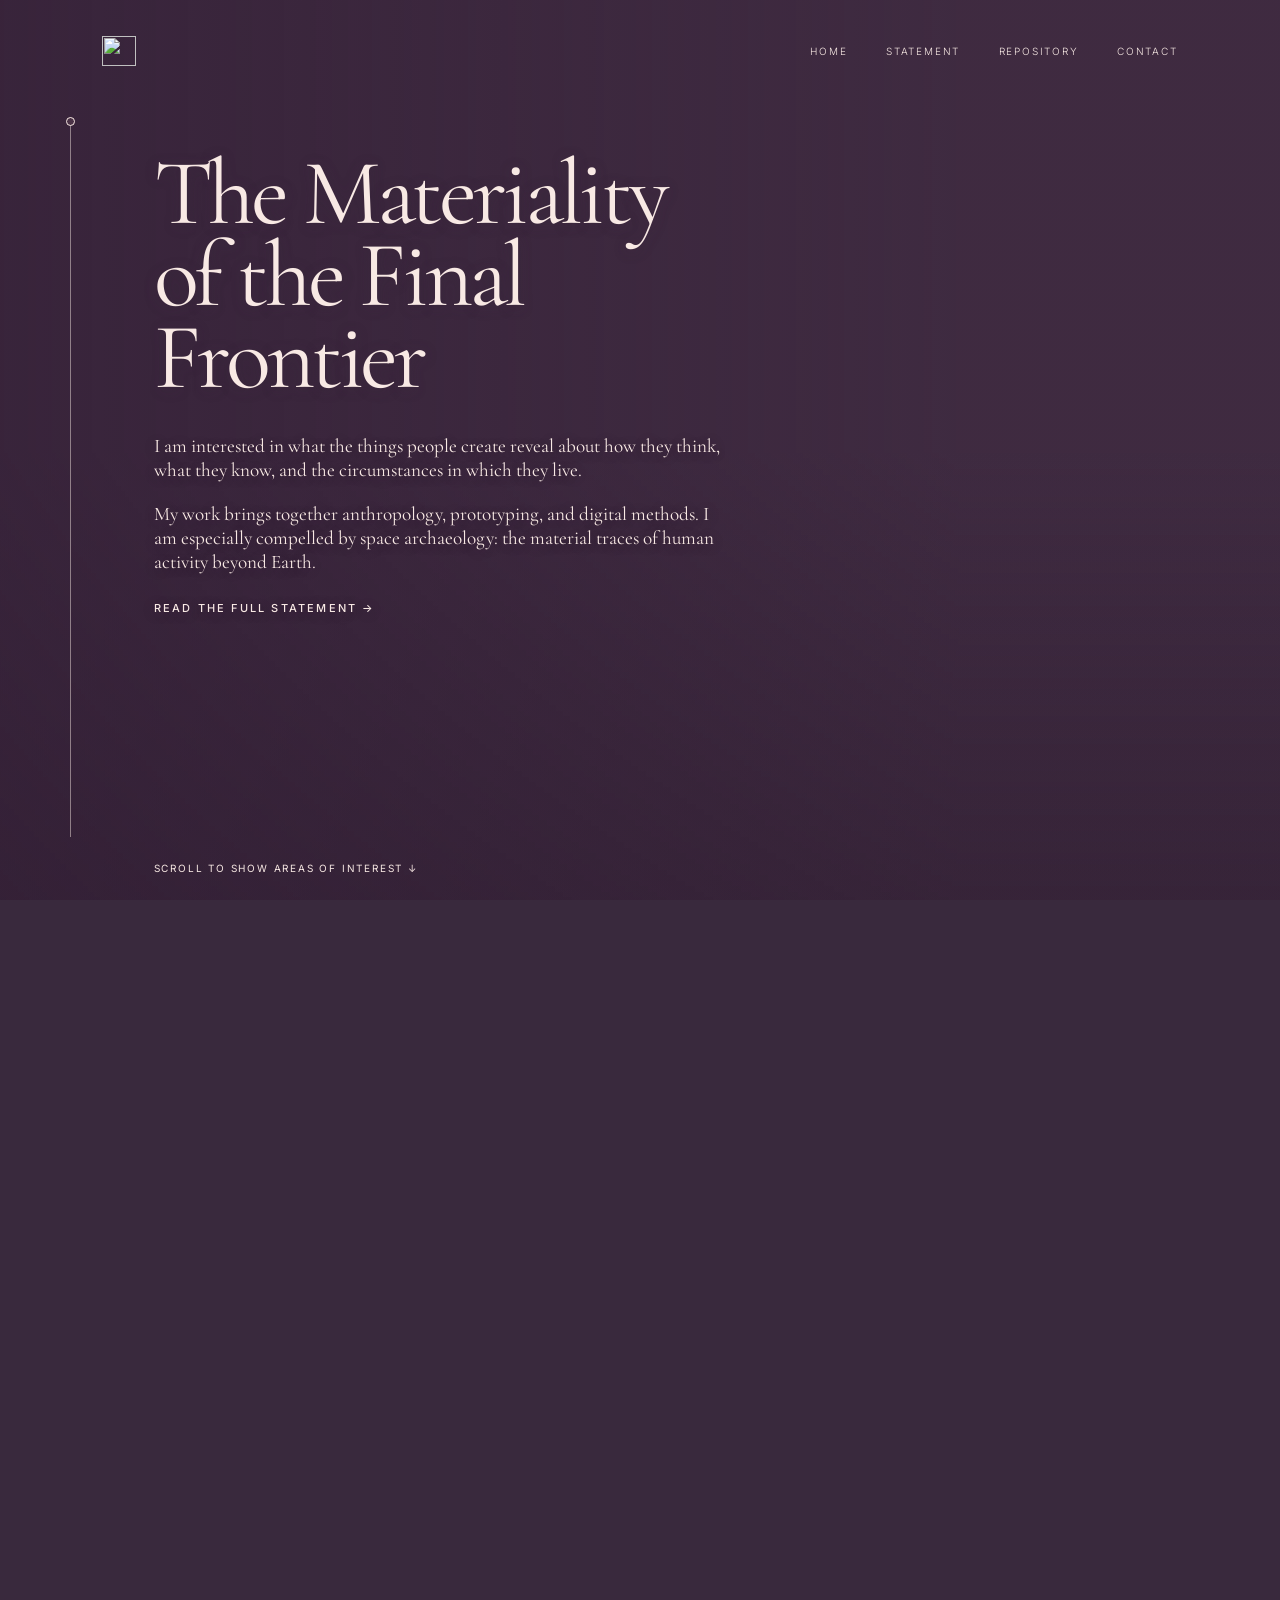
==== index.html @ 2ad75ef5 "Initial website upload" ====
<!doctype html><html lang="en"><head><meta charset="utf-8"><meta name="viewport" content="width=device-width,initial-scale=1"><meta name="theme-color" content="#39293d"><title>Abi Gandhi — The Materiality of the Final Frontier</title><link rel="preconnect" href="https://fonts.googleapis.com"><link rel="preconnect" href="https://fonts.gstatic.com" crossorigin><link href="https://fonts.googleapis.com/css2?family=Cormorant+Garamond:wght@400;500&family=Inter:wght@300;400;500;600&display=swap" rel="stylesheet"><style>
:root{--cream:#f8e9e4;--plum:#39293d}*{box-sizing:border-box}html{scroll-behavior:smooth}body{margin:0;background:var(--plum);color:var(--cream);font-family:Inter,Arial,sans-serif}a{color:inherit}.nav{position:absolute;z-index:30;top:0;left:0;width:100%;padding:36px clamp(24px,8vw,140px);display:flex;justify-content:space-between;align-items:center;gap:20px}.brand{font-size:12px;font-weight:300;letter-spacing:.36em;text-decoration:none;white-space:nowrap}.links{display:flex;gap:clamp(14px,3vw,48px)}.links a{text-decoration:none;text-transform:uppercase;font-size:10px;font-weight:300;letter-spacing:.18em}.links a:hover{text-decoration:underline;text-underline-offset:7px}.journey{height:500vh;position:relative}.stage{height:100svh;position:sticky;top:0;overflow:hidden;isolation:isolate;background:#402c42}.land{position:absolute;inset:0;pointer-events:none}.sky{z-index:0;background:url('assets/sky.png') center center/cover no-repeat}.terrain{position:absolute;inset:0;will-change:transform;transform:translate3d(0,105vh,0);}.terrain img{position:absolute;display:block;width:100%;height:auto;left:0;bottom:-3%;object-fit:contain;object-position:bottom;max-width:none}.horizon{z-index:1}.ridge1{z-index:2}.ridge2{z-index:3}.foreground{z-index:4}.horizon img{bottom:-5%;width:110%;left:-5%}.ridge1 img{bottom:-12%;width:108%;left:-4%;transform:scaleX(-1)}.ridge2 img{bottom:-18%;width:112%;left:-6%;transform:scaleX(-1)}.foreground img{bottom:-7%;width:75%;left:auto;right:-1%;filter:saturate(.88) brightness(.88) drop-shadow(0 18px 18px rgba(34,12,23,.24))}.foreground img.sojourner{position:absolute;left:auto;right:35.5%;bottom:19%;width:clamp(125px,14vw,230px);height:auto;max-width:none;object-fit:contain;filter:sepia(.04) saturate(1.12) brightness(1.19) contrast(1.06) drop-shadow(0 9px 7px rgba(42,16,25,.40));transform:rotate(-2deg);transform-origin:bottom center}.shade{position:absolute;inset:0;z-index:5;pointer-events:none;background:linear-gradient(90deg,rgba(50,30,53,.55),rgba(50,30,53,.08) 75%),linear-gradient(0deg,rgba(36,21,38,.32),transparent 50%)}.rail{position:absolute;z-index:11;left:5.5%;top:13%;bottom:7%;border-left:1px solid #f8e9e477}.rail-dot{position:absolute;left:-5px;top:var(--dot,0%);width:9px;height:9px;border:1px solid var(--cream);border-radius:50%;background:#4a3246;transition:top .1s linear}.copy{position:absolute;z-index:12;left:clamp(95px,12%,200px);top:17%;width:min(620px,72%);text-shadow:0 2px 14px #39293d55}.copy h1{font:400 clamp(66px,7.3vw,120px)/.88 'Cormorant Garamond',Georgia,serif;letter-spacing:-.045em;margin:0 0 34px}.copy p{font:400 clamp(19px,1.5vw,25px)/1.25 'Cormorant Garamond',Georgia,serif;max-width:580px;margin:0 0 20px}.copy .phase{font:600 10px Inter,Arial,sans-serif;letter-spacing:.26em;text-transform:uppercase;margin:0 0 22px}.copy .panel{position:absolute;inset:0;opacity:0;transform:translateY(16px);transition:opacity .45s,transform .45s;pointer-events:none}.copy .panel.active{opacity:1;transform:none;pointer-events:auto}.copy .panels{position:relative;height:74vh}.copy .phase-title{font:400 clamp(48px,5.2vw,88px)/.95 'Cormorant Garamond',Georgia,serif;margin:0 0 22px}.end-links{opacity:1;pointer-events:auto;position:relative;z-index:12;right:auto;bottom:auto;margin-top:36px;display:flex;flex-direction:column;align-items:flex-start;gap:18px;text-align:left;font-size:11px;letter-spacing:.2em;text-transform:uppercase}.statement-link{font:500 11px Inter,Arial,sans-serif;letter-spacing:.2em;text-transform:uppercase;text-decoration:none}.statement-link:hover{text-decoration:underline;text-underline-offset:5px}.end-links a{text-decoration:none}.end-links a:hover{text-decoration:underline}.stage.finished .progress{opacity:0}.final-title{font:400 clamp(58px,6.4vw,108px)/.94 "Cormorant Garamond",Georgia,serif;letter-spacing:-.035em;margin:0}.site-copyright{position:absolute;bottom:23px;left:12%;z-index:14;font-size:10px;letter-spacing:.13em;opacity:0;transition:opacity .6s}.stage.finished .site-copyright{opacity:.8}.copy .panel .interest-title{font:400 clamp(42px,4.5vw,76px)/.96 "Cormorant Garamond",Georgia,serif;max-width:750px;margin:0 0 24px}.copy .panel .interest-description{max-width:630px}.copy .panel.final-panel{top:13vh}.progress{position:absolute;z-index:15;bottom:26px;left:12%;font-size:10px;letter-spacing:.18em;text-transform:uppercase}.after{padding:110px max(9%,24px);background:#39293d;display:grid;grid-template-columns:1fr 1.3fr;gap:8vw}.after h2{font:400 clamp(40px,5vw,74px)/1 'Cormorant Garamond',Georgia,serif;margin:0}.after p{font:400 22px/1.5 'Cormorant Garamond',Georgia,serif;margin:0 0 24px}.after a{text-underline-offset:6px}.footer{padding:24px 9%;font-size:10px;letter-spacing:.12em;border-top:1px solid #ffffff33}@media(max-width:760px){.nav{padding:22px 6%}.brand{font-size:10px}.links{gap:12px}.links a{font-size:8px}.copy{left:13%;top:18%;width:82%}.copy h1{font-size:clamp(52px,13vw,85px)}.copy p{font-size:20px}.copy .panels{height:65vh}.copy .phase-title{font-size:50px}.copy .panel .interest-title{font-size:clamp(40px,9vw,65px)}.final-title{font-size:clamp(55px,12vw,84px)}.rail{left:6%}.end-links{margin-top:25px;gap:14px;font-size:9px}.after{grid-template-columns:1fr;padding:70px 9%}.terrain img{width:180%;left:-40%}.horizon img{width:170%;left:-36%}.ridge1 img{width:190%;left:-60%}.ridge2 img{width:185%;left:-65%}.foreground img{width:150%;left:-38%;right:auto;bottom:-8%}.foreground img.sojourner{left:auto;right:15%;bottom:20%;width:clamp(72px,19vw,120px)}}@media(prefers-reduced-motion:reduce){html{scroll-behavior:auto}.terrain,.copy .panel{transition:none!important}}
</style><link rel="icon" href="assets/ag-mark.png" type="image/png"><style>.brand{display:inline-flex;align-items:center;gap:11px}.brand-mark{display:block;width:34px;height:30px;object-fit:contain;flex-shrink:0}</style></head><body><main><section class="journey" id="home"><div class="stage"><div class="land sky"></div><div class="land terrain horizon"><img src="assets/horizon.png" alt=""></div><div class="land terrain ridge1"><img src="assets/ridge-2.png" alt=""></div><div class="land terrain ridge2"><img src="assets/ridge-1.png" alt=""></div><div class="land terrain foreground"><img src="assets/foreground.png" alt="A six-wheeled Sojourner rover on a Martian ridge"></div><div class="shade"></div><nav class="nav"><a class="brand" href="#home"><img class="brand-mark" src="assets/ag-mark-white.png" alt="" aria-label="Abi Gandhi"></a><div class="links"><a href="#home">Home</a><a href="statement.html">Statement</a><a href="repository.html">Repository</a><a href="contact.html">Contact</a></div></nav><div class="rail"><span class="rail-dot"></span></div><div class="copy"><div class="panels">
<div class="panel active"><h1>The Materiality<br>of the Final<br>Frontier</h1><p>I am interested in what the things people create reveal about how they think, what they know, and the circumstances in which they live.</p><p>My work brings together anthropology, prototyping, and digital methods. I am especially compelled by space archaeology: the material traces of human activity beyond Earth.</p><p><a href="statement.html" class="statement-link">Read the full statement →</a></p></div>
<div class="panel"><div class="phase">01 / Digital Heritage</div><h2 class="interest-title">Photogrammetry &amp;<br>Material Digitization</h2><p class="interest-description">Photogrammetry, digital imaging, spatial modeling, and related techniques offer ways to capture material and spatial information, investigate complex forms, and develop digital representations of the physical world.</p></div>
<div class="panel"><div class="phase">02 / Material culture</div><h2 class="interest-title">Technology<br>as Artifact</h2><p class="interest-description">Objects carry traces of the people and societies that made and used them. Through material analysis, digitization, imaging, and reconstruction, how might we recover the decisions, skills, and histories embodied in artifacts?</p></div>
<div class="panel"><div class="phase">03 / Space archaeology</div><h2 class="interest-title">The Material Traces<br>of Exploration</h2><p class="interest-description">Spacecraft, scientific instruments, landing sites, and objects left on other worlds are an emerging archaeological record. What might they reveal about the knowledge, ambitions, and constraints of the societies that sent them there?</p></div>
<div class="panel final-panel"><h2 class="final-title">Good questions<br>cross disciplines.</h2><div class="end-links"><a class="statement-link" href="statement.html">Read the full statement of interest →</a><a href="repository.html">View the repository →</a><a href="contact.html">Get in touch →</a></div></div>
</div></div><div class="progress">Scroll to show areas of interest ↓</div><div class="site-copyright">© 2026 Abi Gandhi</div></div></section></main><script>
(()=>{const journey=document.querySelector('.journey'),stage=document.querySelector('.stage'),layers=[...document.querySelectorAll('.terrain')],panels=[...document.querySelectorAll('.panel')],dot=document.querySelector('.rail-dot'),progress=document.querySelector('.progress');let raf=0;const clamp=v=>Math.max(0,Math.min(1,v));function update(){raf=0;const r=journey.getBoundingClientRect(),range=Math.max(1,journey.offsetHeight-innerHeight),t=clamp(-r.top/range);layers.forEach((el,i)=>{const start=[.08,.29,.57,.71][i],duration=i===2?.34:.20,x=clamp((t-start)/duration),eased=x*x*(3-2*x),remaining=i===2?25:0;el.style.transform=`translate3d(0,${(remaining+(1-eased)*(105-remaining)).toFixed(2)}vh,0)`});let index=t<.21?0:t<.42?1:t<.63?2:t<.84?3:4;panels.forEach((p,i)=>{p.classList.toggle('active',i===index);p.setAttribute('aria-hidden',String(i!==index));});stage.classList.toggle('finished',t>.91);dot.style.setProperty('--dot',`${t*100}%`);progress.textContent=index===4?'':'Scroll to show areas of interest ↓'}function scroll(){if(!raf)raf=requestAnimationFrame(update)}addEventListener('scroll',scroll,{passive:true});addEventListener('resize',scroll);update()})();
</script></body></html>
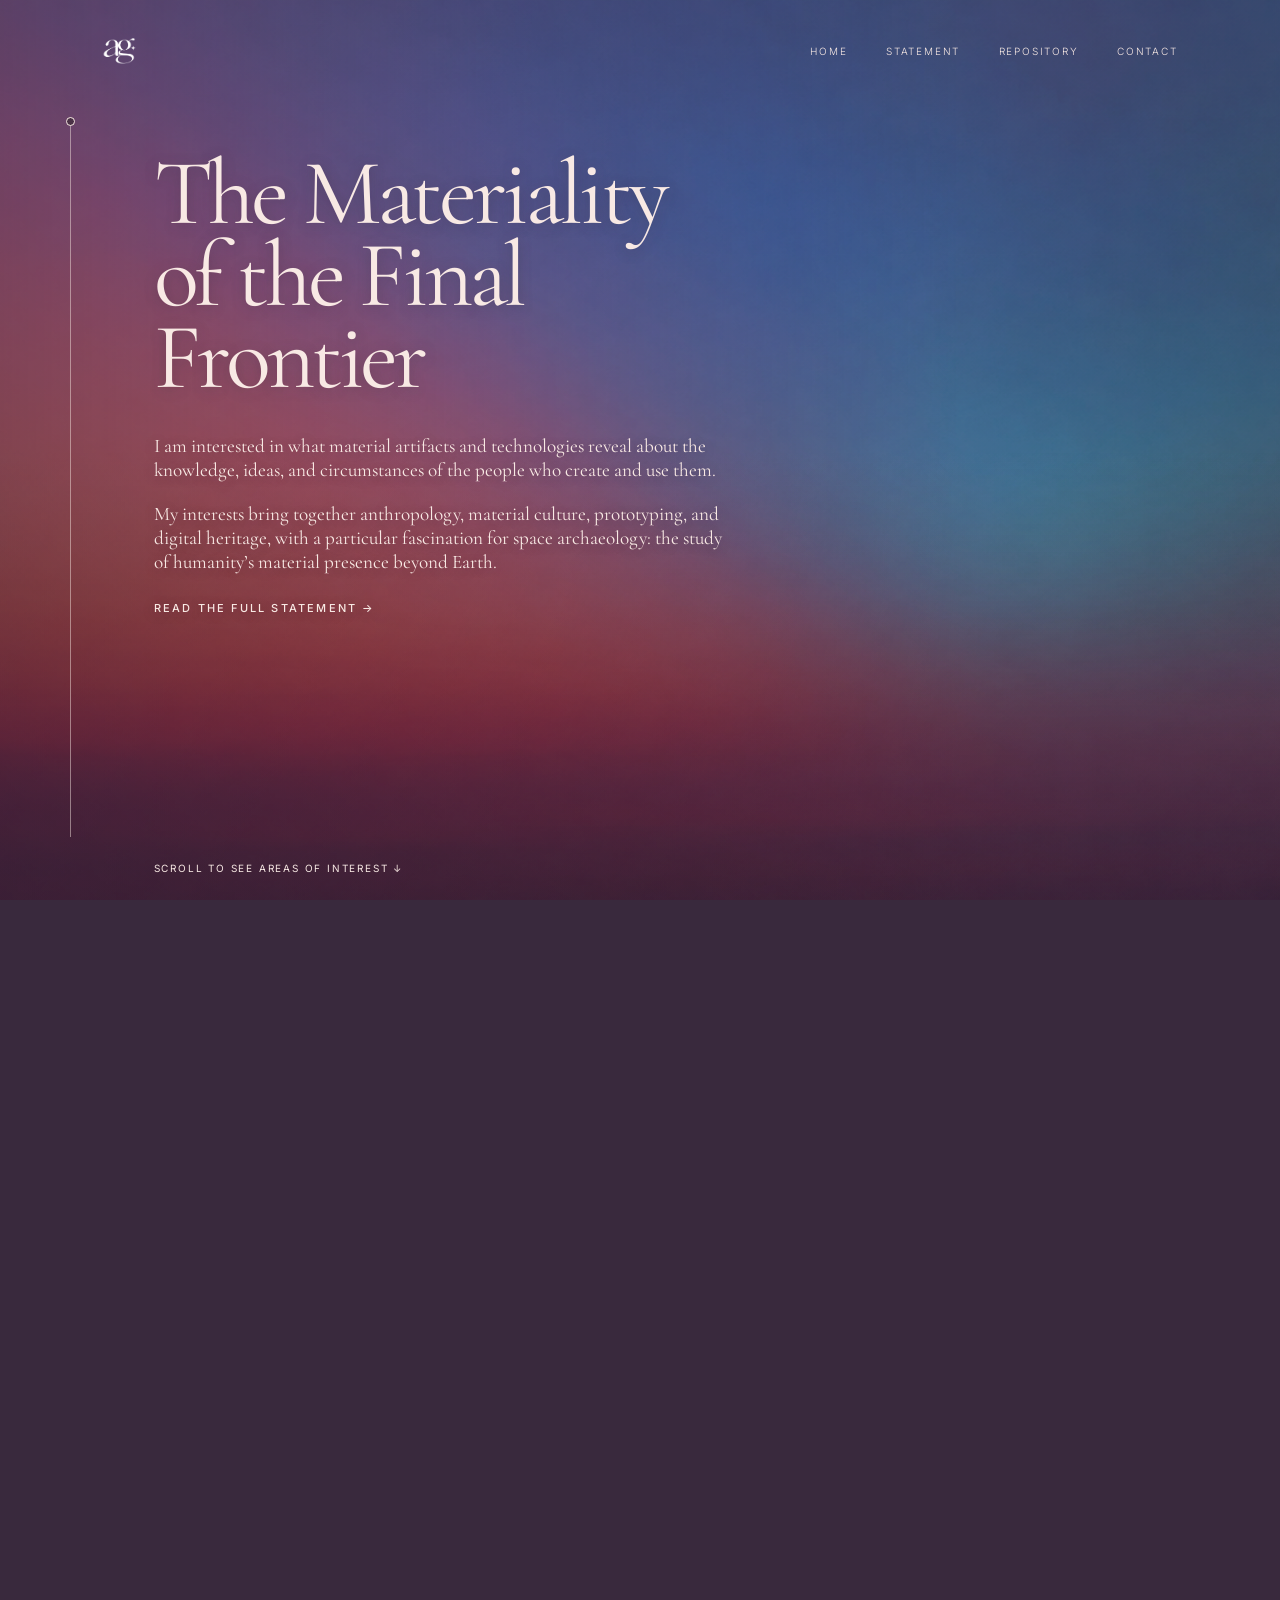
==== commit 581be8a7: "initial website upload" ====
--- a/index.html
+++ b/index.html
@@ -1,11 +1,14 @@
 <!doctype html><html lang="en"><head><meta charset="utf-8"><meta name="viewport" content="width=device-width,initial-scale=1"><meta name="theme-color" content="#39293d"><title>Abi Gandhi — The Materiality of the Final Frontier</title><link rel="preconnect" href="https://fonts.googleapis.com"><link rel="preconnect" href="https://fonts.gstatic.com" crossorigin><link href="https://fonts.googleapis.com/css2?family=Cormorant+Garamond:wght@400;500&family=Inter:wght@300;400;500;600&display=swap" rel="stylesheet"><style>
-:root{--cream:#f8e9e4;--plum:#39293d}*{box-sizing:border-box}html{scroll-behavior:smooth}body{margin:0;background:var(--plum);color:var(--cream);font-family:Inter,Arial,sans-serif}a{color:inherit}.nav{position:absolute;z-index:30;top:0;left:0;width:100%;padding:36px clamp(24px,8vw,140px);display:flex;justify-content:space-between;align-items:center;gap:20px}.brand{font-size:12px;font-weight:300;letter-spacing:.36em;text-decoration:none;white-space:nowrap}.links{display:flex;gap:clamp(14px,3vw,48px)}.links a{text-decoration:none;text-transform:uppercase;font-size:10px;font-weight:300;letter-spacing:.18em}.links a:hover{text-decoration:underline;text-underline-offset:7px}.journey{height:500vh;position:relative}.stage{height:100svh;position:sticky;top:0;overflow:hidden;isolation:isolate;background:#402c42}.land{position:absolute;inset:0;pointer-events:none}.sky{z-index:0;background:url('assets/sky.png') center center/cover no-repeat}.terrain{position:absolute;inset:0;will-change:transform;transform:translate3d(0,105vh,0);}.terrain img{position:absolute;display:block;width:100%;height:auto;left:0;bottom:-3%;object-fit:contain;object-position:bottom;max-width:none}.horizon{z-index:1}.ridge1{z-index:2}.ridge2{z-index:3}.foreground{z-index:4}.horizon img{bottom:-5%;width:110%;left:-5%}.ridge1 img{bottom:-12%;width:108%;left:-4%;transform:scaleX(-1)}.ridge2 img{bottom:-18%;width:112%;left:-6%;transform:scaleX(-1)}.foreground img{bottom:-7%;width:75%;left:auto;right:-1%;filter:saturate(.88) brightness(.88) drop-shadow(0 18px 18px rgba(34,12,23,.24))}.foreground img.sojourner{position:absolute;left:auto;right:35.5%;bottom:19%;width:clamp(125px,14vw,230px);height:auto;max-width:none;object-fit:contain;filter:sepia(.04) saturate(1.12) brightness(1.19) contrast(1.06) drop-shadow(0 9px 7px rgba(42,16,25,.40));transform:rotate(-2deg);transform-origin:bottom center}.shade{position:absolute;inset:0;z-index:5;pointer-events:none;background:linear-gradient(90deg,rgba(50,30,53,.55),rgba(50,30,53,.08) 75%),linear-gradient(0deg,rgba(36,21,38,.32),transparent 50%)}.rail{position:absolute;z-index:11;left:5.5%;top:13%;bottom:7%;border-left:1px solid #f8e9e477}.rail-dot{position:absolute;left:-5px;top:var(--dot,0%);width:9px;height:9px;border:1px solid var(--cream);border-radius:50%;background:#4a3246;transition:top .1s linear}.copy{position:absolute;z-index:12;left:clamp(95px,12%,200px);top:17%;width:min(620px,72%);text-shadow:0 2px 14px #39293d55}.copy h1{font:400 clamp(66px,7.3vw,120px)/.88 'Cormorant Garamond',Georgia,serif;letter-spacing:-.045em;margin:0 0 34px}.copy p{font:400 clamp(19px,1.5vw,25px)/1.25 'Cormorant Garamond',Georgia,serif;max-width:580px;margin:0 0 20px}.copy .phase{font:600 10px Inter,Arial,sans-serif;letter-spacing:.26em;text-transform:uppercase;margin:0 0 22px}.copy .panel{position:absolute;inset:0;opacity:0;transform:translateY(16px);transition:opacity .45s,transform .45s;pointer-events:none}.copy .panel.active{opacity:1;transform:none;pointer-events:auto}.copy .panels{position:relative;height:74vh}.copy .phase-title{font:400 clamp(48px,5.2vw,88px)/.95 'Cormorant Garamond',Georgia,serif;margin:0 0 22px}.end-links{opacity:1;pointer-events:auto;position:relative;z-index:12;right:auto;bottom:auto;margin-top:36px;display:flex;flex-direction:column;align-items:flex-start;gap:18px;text-align:left;font-size:11px;letter-spacing:.2em;text-transform:uppercase}.statement-link{font:500 11px Inter,Arial,sans-serif;letter-spacing:.2em;text-transform:uppercase;text-decoration:none}.statement-link:hover{text-decoration:underline;text-underline-offset:5px}.end-links a{text-decoration:none}.end-links a:hover{text-decoration:underline}.stage.finished .progress{opacity:0}.final-title{font:400 clamp(58px,6.4vw,108px)/.94 "Cormorant Garamond",Georgia,serif;letter-spacing:-.035em;margin:0}.site-copyright{position:absolute;bottom:23px;left:12%;z-index:14;font-size:10px;letter-spacing:.13em;opacity:0;transition:opacity .6s}.stage.finished .site-copyright{opacity:.8}.copy .panel .interest-title{font:400 clamp(42px,4.5vw,76px)/.96 "Cormorant Garamond",Georgia,serif;max-width:750px;margin:0 0 24px}.copy .panel .interest-description{max-width:630px}.copy .panel.final-panel{top:13vh}.progress{position:absolute;z-index:15;bottom:26px;left:12%;font-size:10px;letter-spacing:.18em;text-transform:uppercase}.after{padding:110px max(9%,24px);background:#39293d;display:grid;grid-template-columns:1fr 1.3fr;gap:8vw}.after h2{font:400 clamp(40px,5vw,74px)/1 'Cormorant Garamond',Georgia,serif;margin:0}.after p{font:400 22px/1.5 'Cormorant Garamond',Georgia,serif;margin:0 0 24px}.after a{text-underline-offset:6px}.footer{padding:24px 9%;font-size:10px;letter-spacing:.12em;border-top:1px solid #ffffff33}@media(max-width:760px){.nav{padding:22px 6%}.brand{font-size:10px}.links{gap:12px}.links a{font-size:8px}.copy{left:13%;top:18%;width:82%}.copy h1{font-size:clamp(52px,13vw,85px)}.copy p{font-size:20px}.copy .panels{height:65vh}.copy .phase-title{font-size:50px}.copy .panel .interest-title{font-size:clamp(40px,9vw,65px)}.final-title{font-size:clamp(55px,12vw,84px)}.rail{left:6%}.end-links{margin-top:25px;gap:14px;font-size:9px}.after{grid-template-columns:1fr;padding:70px 9%}.terrain img{width:180%;left:-40%}.horizon img{width:170%;left:-36%}.ridge1 img{width:190%;left:-60%}.ridge2 img{width:185%;left:-65%}.foreground img{width:150%;left:-38%;right:auto;bottom:-8%}.foreground img.sojourner{left:auto;right:15%;bottom:20%;width:clamp(72px,19vw,120px)}}@media(prefers-reduced-motion:reduce){html{scroll-behavior:auto}.terrain,.copy .panel{transition:none!important}}
-</style><link rel="icon" href="assets/ag-mark.png" type="image/png"><style>.brand{display:inline-flex;align-items:center;gap:11px}.brand-mark{display:block;width:34px;height:30px;object-fit:contain;flex-shrink:0}</style></head><body><main><section class="journey" id="home"><div class="stage"><div class="land sky"></div><div class="land terrain horizon"><img src="assets/horizon.png" alt=""></div><div class="land terrain ridge1"><img src="assets/ridge-2.png" alt=""></div><div class="land terrain ridge2"><img src="assets/ridge-1.png" alt=""></div><div class="land terrain foreground"><img src="assets/foreground.png" alt="A six-wheeled Sojourner rover on a Martian ridge"></div><div class="shade"></div><nav class="nav"><a class="brand" href="#home"><img class="brand-mark" src="assets/ag-mark-white.png" alt="" aria-label="Abi Gandhi"></a><div class="links"><a href="#home">Home</a><a href="statement.html">Statement</a><a href="repository.html">Repository</a><a href="contact.html">Contact</a></div></nav><div class="rail"><span class="rail-dot"></span></div><div class="copy"><div class="panels">
-<div class="panel active"><h1>The Materiality<br>of the Final<br>Frontier</h1><p>I am interested in what the things people create reveal about how they think, what they know, and the circumstances in which they live.</p><p>My work brings together anthropology, prototyping, and digital methods. I am especially compelled by space archaeology: the material traces of human activity beyond Earth.</p><p><a href="statement.html" class="statement-link">Read the full statement →</a></p></div>
+:root{--cream:#f8e9e4;--plum:#39293d}*{box-sizing:border-box}html{scroll-behavior:smooth}body{margin:0;background:var(--plum);color:var(--cream);font-family:Inter,Arial,sans-serif}a{color:inherit}.nav{position:absolute;z-index:30;top:0;left:0;width:100%;padding:36px clamp(24px,8vw,140px);display:flex;justify-content:space-between;align-items:center;gap:20px}.brand{font-size:12px;font-weight:300;letter-spacing:.36em;text-decoration:none;white-space:nowrap}.links{display:flex;gap:clamp(14px,3vw,48px)}.links a{text-decoration:none;text-transform:uppercase;font-size:10px;font-weight:300;letter-spacing:.18em}.links a:hover{text-decoration:underline;text-underline-offset:7px}.journey{height:500vh;position:relative}.stage{height:100svh;position:sticky;top:0;overflow:hidden;isolation:isolate;background:#402c42}.land{position:absolute;inset:0;pointer-events:none}.sky{z-index:0;background:url('sky.png') center center/cover no-repeat}.terrain{position:absolute;inset:0;will-change:transform;transform:translate3d(0,105vh,0);}.terrain img{position:absolute;display:block;width:100%;height:auto;left:0;bottom:-3%;object-fit:contain;object-position:bottom;max-width:none}.horizon{z-index:1}.ridge1{z-index:2}.ridge2{z-index:3}.foreground{z-index:4}.horizon img{bottom:-5%;width:110%;left:-5%}.ridge1 img{bottom:-12%;width:108%;left:-4%;transform:scaleX(-1)}.ridge2 img{bottom:-18%;width:112%;left:-6%;transform:scaleX(-1)}.foreground img{bottom:-7%;width:75%;left:auto;right:-1%;filter:saturate(.88) brightness(.88) drop-shadow(0 18px 18px rgba(34,12,23,.24))}.foreground img.sojourner{position:absolute;left:auto;right:35.5%;bottom:19%;width:clamp(125px,14vw,230px);height:auto;max-width:none;object-fit:contain;filter:sepia(.04) saturate(1.12) brightness(1.19) contrast(1.06) drop-shadow(0 9px 7px rgba(42,16,25,.40));transform:rotate(-2deg);transform-origin:bottom center}.shade{position:absolute;inset:0;z-index:5;pointer-events:none;background:linear-gradient(90deg,rgba(50,30,53,.55),rgba(50,30,53,.08) 75%),linear-gradient(0deg,rgba(36,21,38,.32),transparent 50%)}.rail{position:absolute;z-index:11;left:5.5%;top:13%;bottom:7%;border-left:1px solid #f8e9e477}.rail-dot{position:absolute;left:-5px;top:var(--dot,0%);width:9px;height:9px;border:1px solid var(--cream);border-radius:50%;background:#4a3246;transition:top .1s linear}.copy{position:absolute;z-index:12;left:clamp(95px,12%,200px);top:17%;width:min(620px,72%);text-shadow:0 2px 14px #39293d55}.copy h1{font:400 clamp(66px,7.3vw,120px)/.88 'Cormorant Garamond',Georgia,serif;letter-spacing:-.045em;margin:0 0 34px}.copy p{font:400 clamp(19px,1.5vw,25px)/1.25 'Cormorant Garamond',Georgia,serif;max-width:580px;margin:0 0 20px}.copy .phase{font:600 10px Inter,Arial,sans-serif;letter-spacing:.26em;text-transform:uppercase;margin:0 0 22px}.copy .panel{position:absolute;inset:0;opacity:0;transform:translateY(16px);transition:opacity .45s,transform .45s;pointer-events:none}.copy .panel.active{opacity:1;transform:none;pointer-events:auto}.copy .panels{position:relative;height:74vh}.copy .phase-title{font:400 clamp(48px,5.2vw,88px)/.95 'Cormorant Garamond',Georgia,serif;margin:0 0 22px}.end-links{opacity:1;pointer-events:auto;position:relative;z-index:12;right:auto;bottom:auto;margin-top:36px;display:flex;flex-direction:column;align-items:flex-start;gap:18px;text-align:left;font-size:11px;letter-spacing:.2em;text-transform:uppercase}.statement-link{font:500 11px Inter,Arial,sans-serif;letter-spacing:.2em;text-transform:uppercase;text-decoration:none}.statement-link:hover{text-decoration:underline;text-underline-offset:5px}.end-links a{text-decoration:none}.end-links a:hover{text-decoration:underline}.stage.finished .progress{opacity:0}.final-title{font:400 clamp(58px,6.4vw,108px)/.94 "Cormorant Garamond",Georgia,serif;letter-spacing:-.035em;margin:0}.site-copyright{position:absolute;bottom:23px;left:12%;z-index:14;font-size:10px;letter-spacing:.13em;opacity:0;transition:opacity .6s}.stage.finished .site-copyright{opacity:.8}.copy .panel .interest-title{font:400 clamp(42px,4.5vw,76px)/.96 "Cormorant Garamond",Georgia,serif;max-width:750px;margin:0 0 24px}.copy .panel .interest-description{max-width:630px}.copy .panel.final-panel{top:13vh}.progress{position:absolute;z-index:15;bottom:26px;left:12%;font-size:10px;letter-spacing:.18em;text-transform:uppercase}.after{padding:110px max(9%,24px);background:#39293d;display:grid;grid-template-columns:1fr 1.3fr;gap:8vw}.after h2{font:400 clamp(40px,5vw,74px)/1 'Cormorant Garamond',Georgia,serif;margin:0}.after p{font:400 22px/1.5 'Cormorant Garamond',Georgia,serif;margin:0 0 24px}.after a{text-underline-offset:6px}.footer{padding:24px 9%;font-size:10px;letter-spacing:.12em;border-top:1px solid #ffffff33}@media(max-width:760px){.nav{padding:22px 6%}.brand{font-size:10px}.links{gap:12px}.links a{font-size:8px}.copy{left:13%;top:18%;width:82%}.copy h1{font-size:clamp(52px,13vw,85px)}.copy p{font-size:20px}.copy .panels{height:65vh}.copy .phase-title{font-size:50px}.copy .panel .interest-title{font-size:clamp(40px,9vw,65px)}.final-title{font-size:clamp(55px,12vw,84px)}.rail{left:6%}.end-links{margin-top:25px;gap:14px;font-size:9px}.after{grid-template-columns:1fr;padding:70px 9%}.terrain img{width:180%;left:-40%}.horizon img{width:170%;left:-36%}.ridge1 img{width:190%;left:-60%}.ridge2 img{width:185%;left:-65%}.foreground img{width:150%;left:-38%;right:auto;bottom:-8%}.foreground img.sojourner{left:auto;right:15%;bottom:20%;width:clamp(72px,19vw,120px)}}@media(prefers-reduced-motion:reduce){html{scroll-behavior:auto}.terrain,.copy .panel{transition:none!important}}
+@keyframes gentleScrollBounce{0%,100%{transform:translateY(0)}50%{transform:translateY(7px)}}
+.progress.first-section-bounce,.progress.idle-bounce{animation:gentleScrollBounce 2.8s ease-in-out infinite}
+@media(prefers-reduced-motion:reduce){.progress.first-section-bounce{animation:none}}
+</style><link rel="icon" href="ag-mark.png" type="image/png"><style>.brand{display:inline-flex;align-items:center;gap:11px}.brand-mark{display:block;width:34px;height:30px;object-fit:contain;flex-shrink:0}</style></head><body><main><section class="journey" id="home"><div class="stage"><div class="land sky"></div><div class="land terrain horizon"><img src="horizon.png" alt=""></div><div class="land terrain ridge1"><img src="ridge-2.png" alt=""></div><div class="land terrain ridge2"><img src="ridge-1.png" alt=""></div><div class="land terrain foreground"><img src="foreground.png" alt="A six-wheeled Sojourner rover on a Martian ridge"></div><div class="shade"></div><nav class="nav"><a class="brand" href="#home"><img class="brand-mark" src="ag-mark-white.png" alt="" aria-label="Abi Gandhi"></a><div class="links"><a href="#home">Home</a><a href="statement.html">Statement</a><a href="repository.html">Repository</a><a href="contact.html">Contact</a></div></nav><div class="rail"><span class="rail-dot"></span></div><div class="copy"><div class="panels">
+<div class="panel active"><h1>The Materiality<br>of the Final<br>Frontier</h1><p>I am interested in what material artifacts and technologies reveal about the knowledge, ideas, and circumstances of the people who create and use them.</p><p>My interests bring together anthropology, material culture, prototyping, and digital heritage, with a particular fascination for space archaeology: the study of humanity’s material presence beyond Earth.</p><p><a href="statement.html" class="statement-link">Read the full statement →</a></p></div>
 <div class="panel"><div class="phase">01 / Digital Heritage</div><h2 class="interest-title">Photogrammetry &amp;<br>Material Digitization</h2><p class="interest-description">Photogrammetry, digital imaging, spatial modeling, and related techniques offer ways to capture material and spatial information, investigate complex forms, and develop digital representations of the physical world.</p></div>
 <div class="panel"><div class="phase">02 / Material culture</div><h2 class="interest-title">Technology<br>as Artifact</h2><p class="interest-description">Objects carry traces of the people and societies that made and used them. Through material analysis, digitization, imaging, and reconstruction, how might we recover the decisions, skills, and histories embodied in artifacts?</p></div>
 <div class="panel"><div class="phase">03 / Space archaeology</div><h2 class="interest-title">The Material Traces<br>of Exploration</h2><p class="interest-description">Spacecraft, scientific instruments, landing sites, and objects left on other worlds are an emerging archaeological record. What might they reveal about the knowledge, ambitions, and constraints of the societies that sent them there?</p></div>
 <div class="panel final-panel"><h2 class="final-title">Good questions<br>cross disciplines.</h2><div class="end-links"><a class="statement-link" href="statement.html">Read the full statement of interest →</a><a href="repository.html">View the repository →</a><a href="contact.html">Get in touch →</a></div></div>
-</div></div><div class="progress">Scroll to show areas of interest ↓</div><div class="site-copyright">© 2026 Abi Gandhi</div></div></section></main><script>
-(()=>{const journey=document.querySelector('.journey'),stage=document.querySelector('.stage'),layers=[...document.querySelectorAll('.terrain')],panels=[...document.querySelectorAll('.panel')],dot=document.querySelector('.rail-dot'),progress=document.querySelector('.progress');let raf=0;const clamp=v=>Math.max(0,Math.min(1,v));function update(){raf=0;const r=journey.getBoundingClientRect(),range=Math.max(1,journey.offsetHeight-innerHeight),t=clamp(-r.top/range);layers.forEach((el,i)=>{const start=[.08,.29,.57,.71][i],duration=i===2?.34:.20,x=clamp((t-start)/duration),eased=x*x*(3-2*x),remaining=i===2?25:0;el.style.transform=`translate3d(0,${(remaining+(1-eased)*(105-remaining)).toFixed(2)}vh,0)`});let index=t<.21?0:t<.42?1:t<.63?2:t<.84?3:4;panels.forEach((p,i)=>{p.classList.toggle('active',i===index);p.setAttribute('aria-hidden',String(i!==index));});stage.classList.toggle('finished',t>.91);dot.style.setProperty('--dot',`${t*100}%`);progress.textContent=index===4?'':'Scroll to show areas of interest ↓'}function scroll(){if(!raf)raf=requestAnimationFrame(update)}addEventListener('scroll',scroll,{passive:true});addEventListener('resize',scroll);update()})();
+</div></div><div class="progress">Scroll to see areas of interest ↓</div><div class="site-copyright">© 2026 Abi Gandhi</div></div></section></main><script>
+(()=>{const journey=document.querySelector('.journey'),stage=document.querySelector('.stage'),layers=[...document.querySelectorAll('.terrain')],panels=[...document.querySelectorAll('.panel')],dot=document.querySelector('.rail-dot'),progress=document.querySelector('.progress');let raf=0,idleTimer;const clamp=v=>Math.max(0,Math.min(1,v));function update(){raf=0;const r=journey.getBoundingClientRect(),range=Math.max(1,journey.offsetHeight-innerHeight),t=clamp(-r.top/range);layers.forEach((el,i)=>{const start=[.08,.29,.57,.71][i],duration=i===2?.34:.20,x=clamp((t-start)/duration),eased=x*x*(3-2*x),remaining=i===2?25:0;el.style.transform=`translate3d(0,${(remaining+(1-eased)*(105-remaining)).toFixed(2)}vh,0)`});let index=t<.21?0:t<.42?1:t<.63?2:t<.84?3:4;panels.forEach((p,i)=>{p.classList.toggle('active',i===index);p.setAttribute('aria-hidden',String(i!==index));});stage.classList.toggle('finished',t>.91);dot.style.setProperty('--dot',`${t*100}%`);progress.textContent=index===4?'':index===0?'Scroll to see areas of interest ↓':'See more ↓';progress.classList.toggle('first-section-bounce',index===0);progress.classList.toggle('idle-bounce',index>0&&index<4&&progress.dataset.idle==='true')}function scroll(){progress.dataset.idle='false';progress.classList.remove('idle-bounce');clearTimeout(idleTimer);idleTimer=setTimeout(()=>{progress.dataset.idle='true';update()},2100);if(!raf)raf=requestAnimationFrame(update)}addEventListener('scroll',scroll,{passive:true});addEventListener('resize',scroll);update()})();
 </script></body></html>
